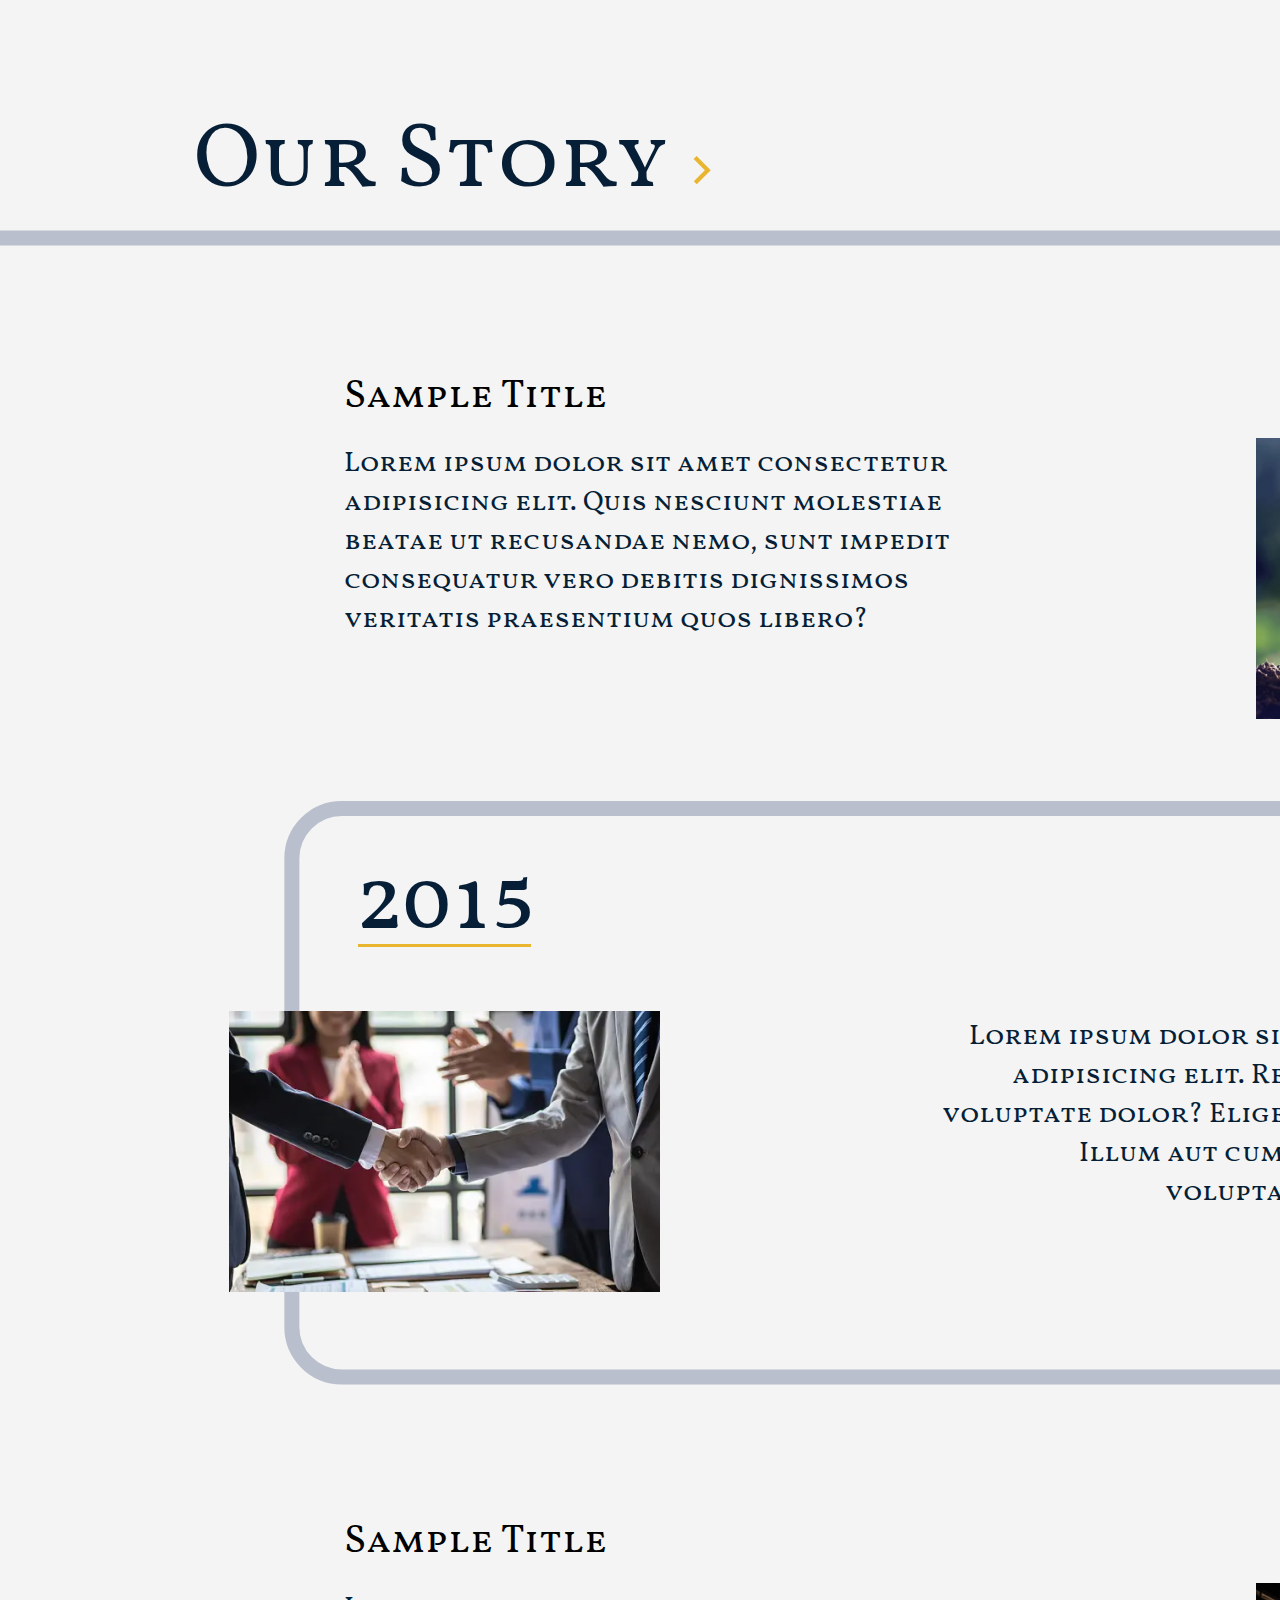
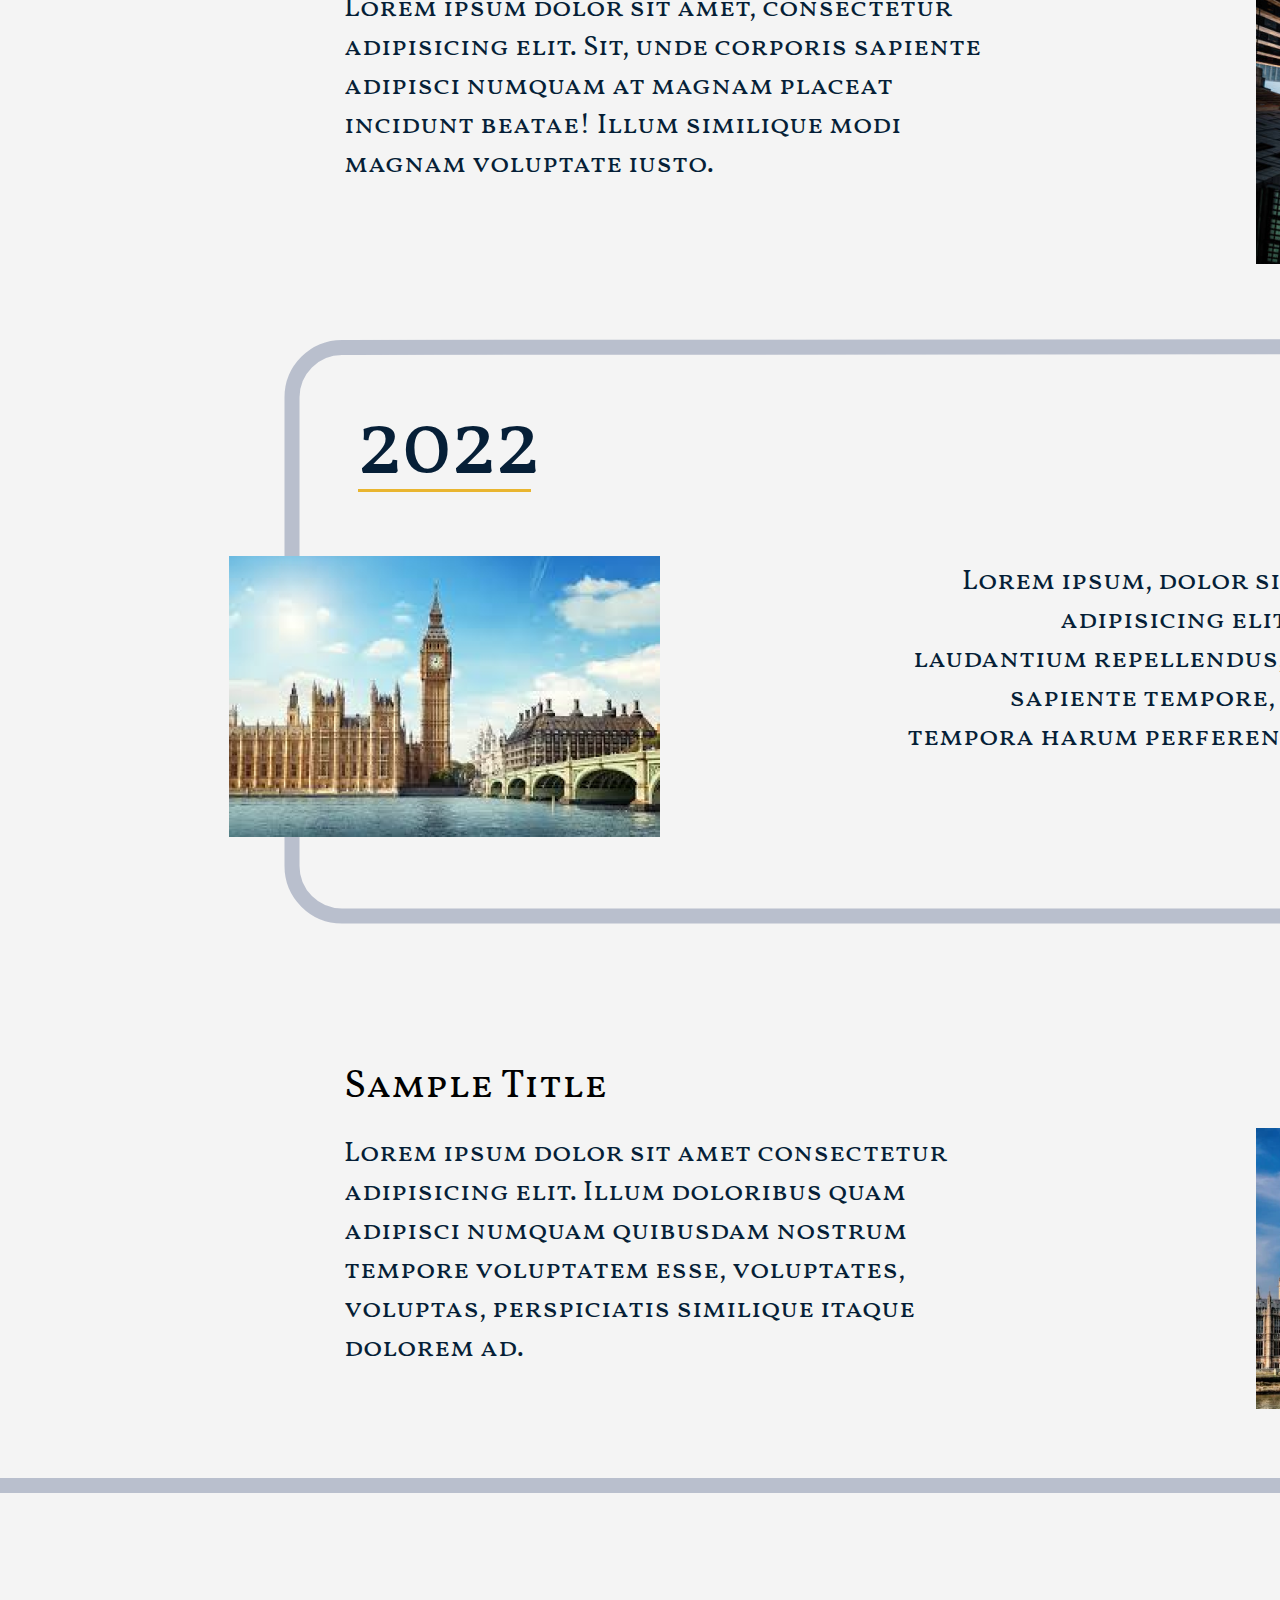
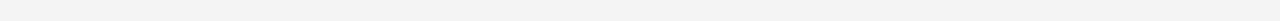
==== index.html @ 052fb874 "Implemented the design for pages of width 1920px" ====
<!DOCTYPE html>
<html lang="en">
<head>
    <meta charset="UTF-8">
    <meta name="viewport" content="width=device-width, initial-scale=1.0">
    <title>Aptuis</title>
    <link rel="stylesheet" href="./styles/index.css">
    <link rel="preconnect" href="https://fonts.googleapis.com">
    <link rel="preconnect" href="https://fonts.gstatic.com" crossorigin>
    <link href="https://fonts.googleapis.com/css2?family=Vollkorn+SC:wght@400;600;700;900&display=swap" rel="stylesheet">
</head>
<body>
    <main>
        <section class="roadmap-container">
            <h2>Our Story</h2>
            <div class="milestone-items-container">
                <div class="milestone-item">
                        <div class="milestone-story-container">
                            <h3>Sample Title</h3>
                            <p>Lorem ipsum dolor sit amet consectetur adipisicing elit. Quis nesciunt molestiae beatae ut recusandae nemo, sunt impedit consequatur vero debitis dignissimos veritatis praesentium quos libero?</p>
                        </div>
                        <div class="milestone-image-container">
                            <h4>2012</h4>
                            <img src="./assets/image 7.png" alt="">
                        </div>
                </div>
                <div class="milestone-item">
                        <div class="milestone-story-container">
                            <h3>Sample Title</h3>
                            <p>Lorem ipsum dolor sit amet consectetur adipisicing elit. Repellat quam facilis voluptate dolor? Eligendi, alias! Vel, sint. Illum aut cum nulla, doloremque voluptatibus nostrum iure.</p>
                        </div>
                        <div class="milestone-image-container">
                            <h4>2015</h4>
                            <img src="./assets/image 8.png" alt="">
                        </div>
                </div>
                <div class="milestone-item">
                        <div class="milestone-story-container">
                            <h3>Sample Title</h3>
                            <p>Lorem ipsum dolor sit amet, consectetur adipisicing elit. Sit, unde corporis sapiente adipisci numquam at magnam placeat incidunt beatae! Illum similique modi magnam voluptate iusto.</p>
                        </div>
                        <div class="milestone-image-container">
                            <h4>2018</h4>
                            <img src="./assets/image 9.png" alt="">
                        </div>
                </div>
                <div class="milestone-item">
                        <div class="milestone-story-container">
                            <h3>Sample Title</h3>
                            <p>Lorem ipsum, dolor sit amet consectetur adipisicing elit. Laboriosam totam laudantium repellendus, sit quod provident sapiente tempore, vel libero possimus tempora harum perferendis minima officiis?</p>
                        </div>
                        <div class="milestone-image-container">
                            <h4>2022</h4>
                            <img src="./assets/image 10.png" alt="">
                        </div>
                </div>
                <div class="milestone-item">
                        <div class="milestone-story-container">
                            <h3>Sample Title</h3>
                            <p>Lorem ipsum dolor sit amet consectetur adipisicing elit. Illum doloribus quam adipisci numquam quibusdam nostrum tempore voluptatem esse, voluptates, voluptas, perspiciatis similique itaque dolorem ad.</p>
                        </div>
                        <div class="milestone-image-container">
                            <h4>2024</h4>
                            <img src="./assets/image 11.png" alt="">
                        </div>
                </div>
            </div>
        </section>
    </main>
</body>
</html>
---- styles/index.css ----
/*Base styling, should apply to all pages in the future*/
html{
    height: 100%;
}

body{
    display: flex;
    flex-flow: column nowrap;
    margin: 0px;
    align-items: center;
}

main{
    display: flex;
    flex-flow: column nowrap;
    width: 100%;
}

/*styling the roadmap section*/
.roadmap-container{
    padding: 128px 0px;
    display: flex;
    flex-flow: column nowrap;
    background-color: #f4f4f4;
    box-sizing: border-box;

    width: 100%;
}

.milestone-items-container{
    display: flex;
    flex-flow: column nowrap;
    align-items: flex-start;
    width: 100%;
    height: 2863px;
    background-image: url('../assets/vector-1920.svg');
    background-repeat: no-repeat;

    box-sizing: border-box;
}

.milestone-item{
    display: flex;
    gap: 245px;
    box-sizing: border-box;
    height: 20%;
    padding-left: 344px;
}

:nth-child(odd of .milestone-item){
}

:nth-child(even of .milestone-item){
    /*alternating the order of milestone-item children that are even*/
    flex-flow: row-reverse nowrap;
    padding-left: 229px;
}

/*applying font*/
.milestone-story-container > h3,
.milestone-story-container > p,
.milestone-image-container > h4,
.roadmap-container > h2{
    font-family: "Vollkorn SC";
}

.roadmap-container > h2{
    font-size: 90px;
    font-weight: 400;
    line-height: 70px;
    margin: 0;
    padding: 0 0 32px 194px;
    width: fit-content;
}

.roadmap-container > h2::after{
    content: url('../assets/yellow-arrow.svg');
    margin-left: 24px;
}

.milestone-story-container > h3,
.milestone-image-container > h4{
    margin: 0;
}
.roadmap-container > h2,
.milestone-story-container > p,
.milestone-image-container > h4{
    color: #061f37;
}

.milestone-story-container{
    padding-top: calc(124px + 15px);
}

.milestone-story-container > h3{
    font-size: 40px;
    font-weight: 400;
    padding-bottom: 19px;
}

.milestone-story-container > p{
    font-size: 28px;
    margin: 0;
    width: 667px;
}

.milestone-image-container{
    display: flex;
    flex-flow: column nowrap;
    padding-top: calc(22px + 15px);
}

:nth-child(even of .milestone-item) > .milestone-image-container{

}
:nth-child(odd of .milestone-item) > .milestone-story-container{

}
:nth-child(even of .milestone-item) > .milestone-story-container{
    text-align: right;
}

.milestone-image-container > h4{
    width: 173px;
    height: 104px;
    font-size: 92px;
    font-weight: 400;
    border-bottom: 3px #E9B52F solid;
    align-self: center;
}

.milestone-image-container > img{
    padding-top: 64px;
}
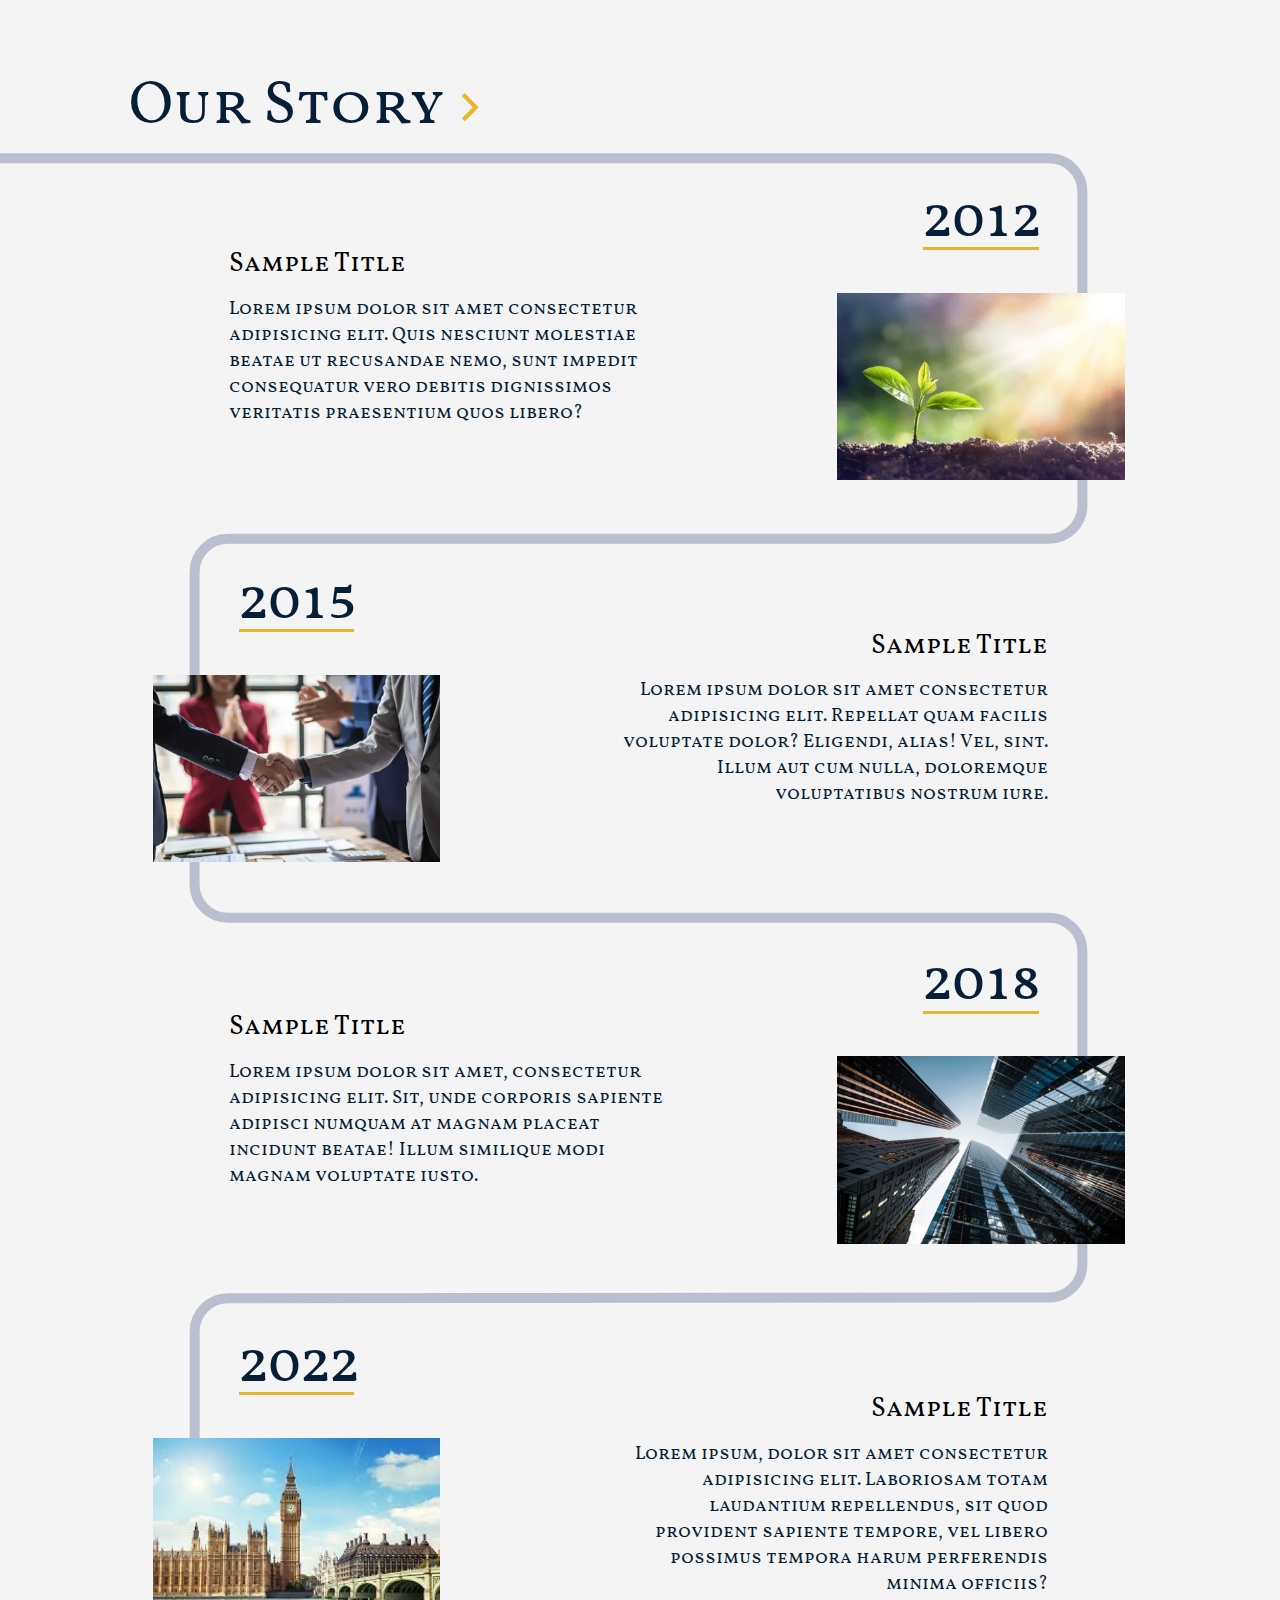
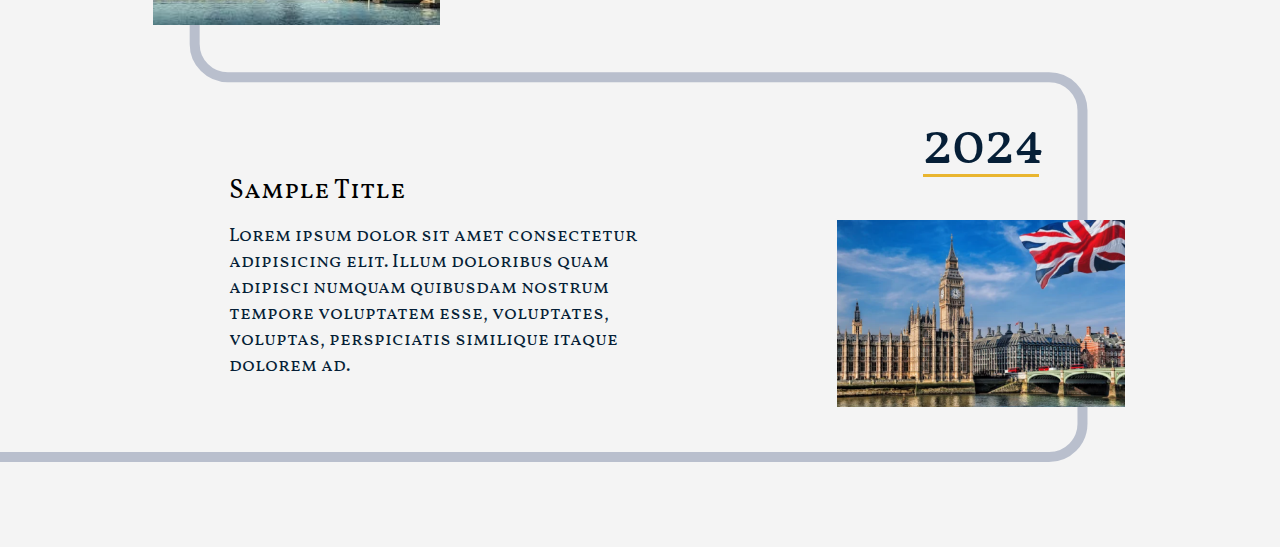
==== commit 9f03ebf3: "The page is now responsive for screens of width between 1280 and 1920" ====
--- a/index.html
+++ b/index.html
@@ -4,7 +4,7 @@
     <meta charset="UTF-8">
     <meta name="viewport" content="width=device-width, initial-scale=1.0">
     <title>Aptuis</title>
-    <link rel="stylesheet" href="./styles/index.css">
+    <link rel="stylesheet" href="./styles/index-responsive.css">
     <link rel="preconnect" href="https://fonts.googleapis.com">
     <link rel="preconnect" href="https://fonts.gstatic.com" crossorigin>
     <link href="https://fonts.googleapis.com/css2?family=Vollkorn+SC:wght@400;600;700;900&display=swap" rel="stylesheet">
--- a/styles/index-responsive.css
+++ b/styles/index-responsive.css
@@ -0,0 +1,219 @@
+/*Base styling, should apply to all pages in the future*/
+html{
+    height: 100%;
+}
+
+body{
+    display: flex;
+    flex-flow: column nowrap;
+    margin: 0px;
+    align-items: center;
+}
+
+main{
+    display: flex;
+    flex-flow: column nowrap;
+    width: 100%;
+}
+
+/*styling the roadmap section*/
+.roadmap-container{
+    padding: 128px 0px;
+    display: flex;
+    flex-flow: column nowrap;
+    background-color: #f4f4f4;
+    box-sizing: border-box;
+
+    width: 100%;
+}
+
+.milestone-items-container{
+    display: flex;
+    flex-flow: column nowrap;
+    align-items: flex-start;
+    width: 100%;
+    height: calc(1366px * 2863 / 1920);
+    background-image: url('../assets/vector.svg');
+    background-repeat: no-repeat;
+    background-size: calc(1366px * 1632 / 1920);
+
+    box-sizing: border-box;
+}
+
+.milestone-item{
+    display: flex;
+    gap: 174.30px;
+    box-sizing: border-box;
+    height: 20%;
+    padding-left: 244.74px;
+}
+
+:nth-child(even of .milestone-item){
+    /*alternating the order of milestone-item children that are even*/
+    flex-flow: row-reverse nowrap;
+    padding-left: 162.92px;
+}
+
+/*applying font*/
+.milestone-story-container > h3,
+.milestone-story-container > p,
+.milestone-image-container > h4,
+.roadmap-container > h2{
+    font-family: "Vollkorn SC";
+}
+
+.roadmap-container > h2{
+    font-size: 64.03px;
+    font-weight: 400;
+    line-height: 49.8px;
+    margin: 0;
+    padding: 0 0 22.77px 138.02px;
+    width: fit-content;
+}
+
+.roadmap-container > h2::after{
+    content: url('../assets/yellow-arrow.svg');
+    margin-left: 17.07px;
+}
+
+.milestone-story-container > h3,
+.milestone-image-container > h4{
+    margin: 0;
+}
+.roadmap-container > h2,
+.milestone-story-container > p,
+.milestone-image-container > h4{
+    color: #061f37;
+}
+
+.milestone-story-container{
+    padding-top: 98.89px;
+}
+
+.milestone-story-container > h3{
+    font-size: 28.54px;
+    font-weight: 400;
+    padding-bottom: 13.52px;
+}
+
+.milestone-story-container > p{
+    font-size: 19.92px;
+    margin: 0;
+    width: 474.54px;
+}
+
+.milestone-image-container{
+    display: flex;
+    flex-flow: column nowrap;
+    padding-top: 26.32px;
+}
+
+:nth-child(even of .milestone-item) > .milestone-story-container{
+    text-align: right;
+}
+
+.milestone-image-container > h4{
+    width: 123.08px;
+    height: 73.99px;
+    font-size: 65.45px;
+    font-weight: 400;
+    border-bottom: 3px #E9B52F solid;
+    align-self: center;
+}
+
+.milestone-image-container > img{
+    padding-top: 45.53px;
+    width: 306.64px;
+}
+
+@media (1280px <= width <= 1920px){
+
+    .roadmap-container{
+        padding: calc(100vw * 128/1920) 0px;
+        display: flex;
+        flex-flow: column nowrap;
+        background-color: #f4f4f4;
+        box-sizing: border-box;
+    
+        width: 100%;
+    }
+
+    .milestone-items-container{
+        display: flex;
+        flex-flow: column nowrap;
+        align-items: flex-start;
+        width: 100%;
+        height: calc(100vw * 2863/1920);
+        background-image: url('../assets/vector.svg');
+        background-repeat: no-repeat;
+        background-size: calc(100vw * 1632/1920) calc(100vw * 2863/1920);
+    
+        box-sizing: border-box;
+    }
+
+    .milestone-item{
+        display: flex;
+        gap: calc(100vw * 245/1920);
+        box-sizing: border-box;
+        height: 20%;
+        padding-left: calc(100vw * 344/1920);
+    }
+
+    :nth-child(even of .milestone-item){
+        /*alternating the order of milestone-item children that are even*/
+        flex-flow: row-reverse nowrap;
+        padding-left: calc(100vw * 229/1920);
+    }
+
+    .roadmap-container > h2{
+        font-size: calc(100vw * 90/1920);
+        font-weight: 400;
+        line-height: calc(100vw * 70/1920);
+        margin: 0;
+        padding: 0 0 calc(100vw * 32/1920) calc(100vw * 194/1920);
+        width: fit-content;
+    }
+
+    .roadmap-container > h2::after{
+        content: url('../assets/yellow-arrow.svg');
+        margin-left: calc(100vw * 24/1920);
+    }
+
+    .milestone-story-container{
+        padding-top: calc(100vw * 139/1920);
+    }
+
+    .milestone-story-container > h3{
+        font-size: calc(100vw * 40/1920);
+        font-weight: 400;
+        padding-bottom: calc(100vw * 19/1920);
+    }
+
+    .milestone-story-container > p{
+        font-size: calc(100vw * 28/1920);
+        margin: 0;
+        width: calc(100vw * 667/1920);
+    }
+
+    .milestone-image-container{
+        display: flex;
+        flex-flow: column nowrap;
+        padding-top: calc(100vw * 37/1920);
+    }
+
+    .milestone-image-container > h4{
+        width: calc(100vw * 173/1920);
+        height: calc(100vw * 104/1920);
+        font-size: calc(100vw * 92/1920);
+        font-weight: 400;
+        border-bottom: 3px #E9B52F solid;
+        align-self: center;
+    }
+
+    .milestone-image-container > img{
+        padding-top: calc(100vw * 64/1920);
+        width: calc(100vw * 431/1920);
+    }
+
+
+}
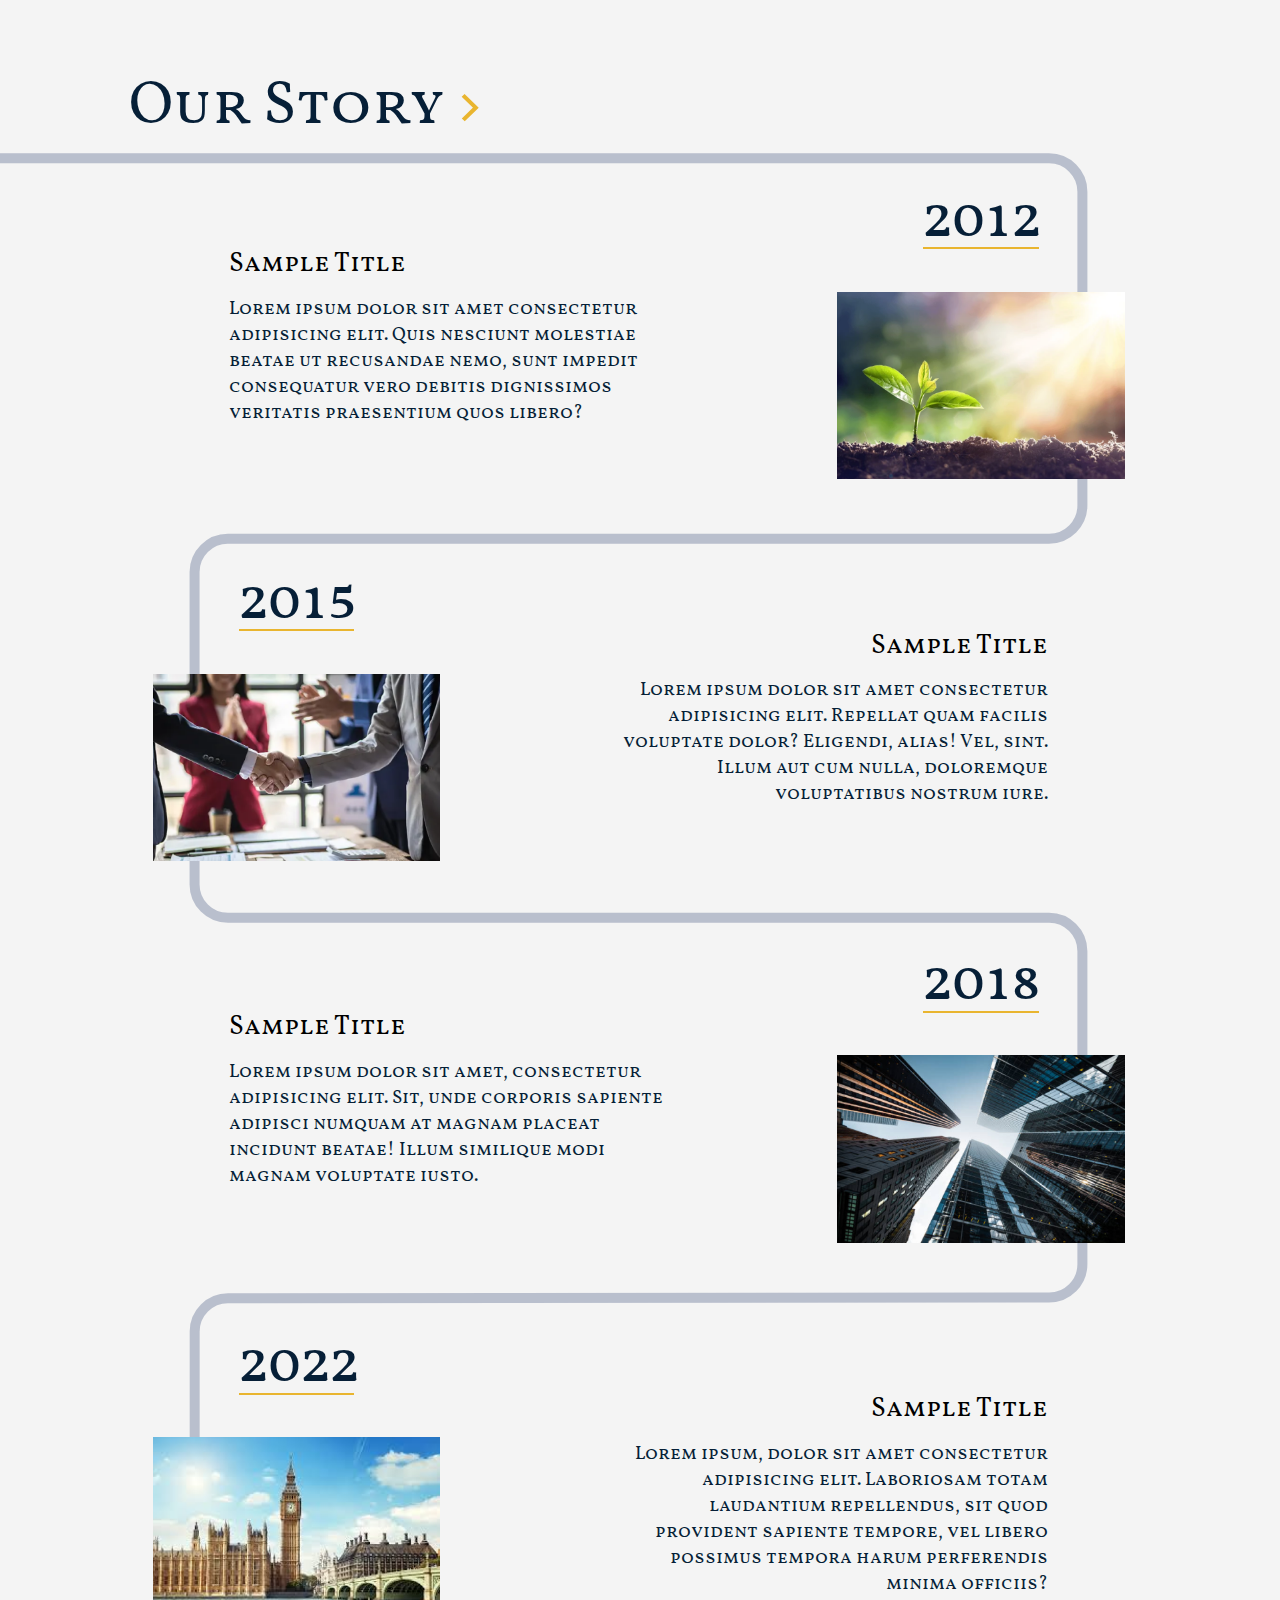
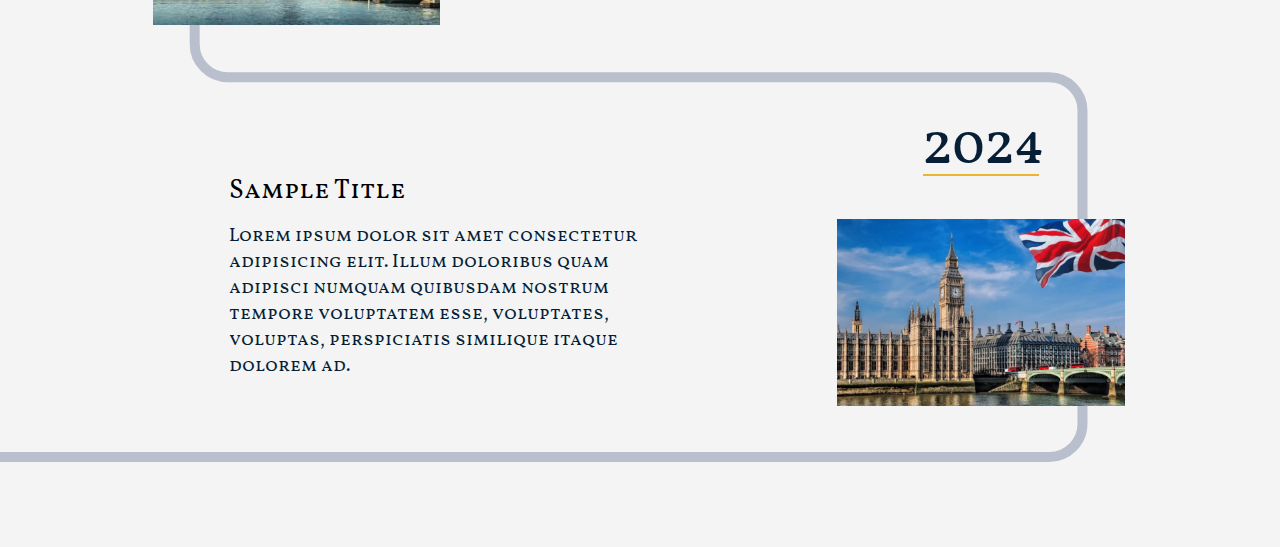
==== commit 4194fe4c: "Finished implementing tablet view" ====
--- a/index.html
+++ b/index.html
@@ -4,14 +4,15 @@
     <meta charset="UTF-8">
     <meta name="viewport" content="width=device-width, initial-scale=1.0">
     <title>Aptuis</title>
-    <link rel="stylesheet" href="./styles/index-responsive.css">
+    <link rel="stylesheet" href="./styles/index-responsive-desktop.css">
+    <link rel="stylesheet" href="styles/index-responsive-tablet.css">
     <link rel="preconnect" href="https://fonts.googleapis.com">
     <link rel="preconnect" href="https://fonts.gstatic.com" crossorigin>
     <link href="https://fonts.googleapis.com/css2?family=Vollkorn+SC:wght@400;600;700;900&display=swap" rel="stylesheet">
 </head>
 <body>
     <main>
-        <section class="roadmap-container">
+        <section class="history-container">
             <h2>Our Story</h2>
             <div class="milestone-items-container">
                 <div class="milestone-item">
--- a/styles/index-responsive-desktop.css
+++ b/styles/index-responsive-desktop.css
@@ -0,0 +1,145 @@
+/*Base styling, should apply to all pages in the future*/
+html{
+    height: 100%;
+}
+
+body{
+    display: flex;
+    flex-flow: column nowrap;
+    margin: 0px;
+    align-items: center;
+}
+
+main{
+    display: flex;
+    flex-flow: column nowrap;
+    width: 100%;
+}
+
+.milestone-items-container{
+    width: 100%;
+}
+
+/*applying font*/
+.milestone-story-container > h3,
+.milestone-story-container > p,
+.milestone-image-container > h4,
+.history-container > h2{
+    font-family: "Vollkorn SC";
+}
+
+.milestone-story-container > h3,
+.milestone-story-container > p,
+.milestone-image-container > h4{
+    margin: 0;
+}
+
+.history-container{
+    background-color: #f4f4f4;
+    box-sizing: border-box;
+    width: 100%;
+}
+
+.history-container > h2{
+    margin: 0;
+    width: fit-content;
+    font-weight: 400;
+}
+
+.history-container > h2,
+.milestone-story-container > p,
+.milestone-image-container > h4{
+    color: #061f37;
+}
+
+@media (1280px <= width <= 1920px){
+
+    .history-container{
+        padding: calc(100vw * 128/1920) 0px;
+        display: flex;
+        flex-flow: column nowrap;
+    }
+
+    .milestone-items-container{
+        display: flex;
+        flex-flow: column nowrap;
+        align-items: flex-start;
+        height: calc(100vw * 2863/1920);
+        background-image: url('../assets/vector.svg');
+        background-repeat: no-repeat;
+        background-size: calc(100vw * 1632/1920) calc(100vw * 2863/1920);
+    
+        box-sizing: border-box;
+    }
+
+    .milestone-item{
+        display: flex;
+        gap: calc(100vw * 245/1920);
+        box-sizing: border-box;
+        flex-grow: 1;
+        padding-left: calc(100vw * 344/1920);
+    }
+
+    :nth-child(even of .milestone-item){
+        /*alternating the order of milestone-item children that are even*/
+        flex-flow: row-reverse nowrap;
+        padding-left: calc(100vw * 229/1920);
+    }
+    :nth-child(even of .milestone-item) > .milestone-story-container{
+        text-align: right;
+    }
+
+    .history-container > h2{
+        font-size: calc(100vw * 90/1920);
+        line-height: calc(100vw * 70/1920);
+        padding: 0 0 calc(100vw * 32/1920) calc(100vw * 194/1920);
+    }
+
+    .history-container > h2::after{
+        content: '';
+        display: inline-block;
+    
+        height: calc(100vw * 47/1920);
+        width: calc(100vw * 26.43/1920);
+        background-image: url('../assets/yellow-arrow.svg');
+        background-size: auto calc(100vw * 47/1920);
+        background-repeat: no-repeat;
+        margin-left: calc(100vw * 24/1920);
+    }
+
+    .milestone-story-container{
+        padding-top: calc(100vw * 139/1920);
+    }
+
+    .milestone-story-container > h3{
+        font-size: calc(100vw * 40/1920);
+        font-weight: 400;
+        padding-bottom: calc(100vw * 19/1920);
+    }
+
+    .milestone-story-container > p{
+        font-size: calc(100vw * 28/1920);
+        width: calc(100vw * 667/1920);
+    }
+
+    .milestone-image-container{
+        display: flex;
+        flex-flow: column nowrap;
+        padding-top: calc(100vw * 37/1920);
+    }
+
+    .milestone-image-container > h4{
+        width: calc(100vw * 173/1920);
+        height: calc(100vw * 104/1920);
+        font-size: calc(100vw * 92/1920);
+        font-weight: 400;
+        border-bottom: calc(100vw * 3/1920) #E9B52F solid;
+        align-self: center;
+    }
+
+    .milestone-image-container > img{
+        padding-top: calc(100vw * 64/1920);
+        width: calc(100vw * 431/1920);
+    }
+
+}
--- a/styles/index-responsive-tablet.css
+++ b/styles/index-responsive-tablet.css
@@ -0,0 +1,83 @@
+@media (576px <= width <= 1279px){
+    .history-container{
+        padding: calc(100vw * 64/834) 0px;
+    }
+    .history-container > h2{
+        font-size: calc(100vw * 70/834);
+        padding-left: calc(100vw * 47/834);
+    }
+    .history-container > h2::after{
+        content: '';
+        display: inline-block;
+    
+        height: calc(100vw * 37/834);
+        width: calc(100vw * 20.81/834);
+        background-image: url('../assets/yellow-arrow.svg');
+        background-size: auto calc(100vw * 37/834);
+        background-repeat: no-repeat;
+        margin-left: calc(100vw * 24/834);
+    }
+
+    .milestone-items-container{
+        display: flex;
+        flex-flow: column nowrap;
+        display: flex;
+        flex-flow: column nowrap;
+        align-items: flex-start;
+        height: calc(100vw * 2681/834);
+        background-image: url('../assets/vector-tablet.svg');
+        background-repeat: no-repeat;
+        background-size: calc(100vw * 698/834) calc(100vw * 2681/834);
+    
+        box-sizing: border-box;
+    }
+    .milestone-item{
+        flex-grow: 1;
+        display: flex;
+        flex-flow: column nowrap;
+
+        padding-top: calc(100vw * 15/834);
+        box-sizing: border-box;
+    }
+    :nth-child(odd of .milestone-item){
+        padding-left: calc(100vw * 76/834);
+        text-align: right;
+    }
+    :nth-child(odd of .milestone-item) > .milestone-image-container > h4,
+    :nth-child(odd of .milestone-item) > .milestone-image-container > img{
+        align-self: flex-end;
+    }
+
+    :nth-child(even of .milestone-item){
+        padding-left: calc(100vw * 192/834);
+    }
+    .milestone-item > .milestone-story-container,
+    .milestone-item > .milestone-image-container{
+        /*this allows .milestone-item to rearrange all child elements
+        using the order property*/
+        display: contents;
+    }
+    .milestone-story-container > h3{
+        order: 2;
+        font-size: calc(100vw * 40/834);
+        font-weight: 400;
+    }
+    .milestone-story-container > p{
+        order: 3;
+        font-size: calc(100vw * 18/834);
+        width: calc(100vw * 569/834);
+    }
+    .milestone-image-container > h4{
+        order: 1;
+        width: calc(100vw * 116/834);
+        height: calc(100vw * 68/834);
+        font-size: calc(100vw * 60/834);
+        font-weight: 400;
+        border-bottom: calc(100vw * 3/834) #E9B52F solid;
+    }
+    .milestone-image-container > img{
+        order: 4;
+        width: calc(100vw * 336.61/834);
+        padding-top: calc(100vw * 17/834);
+    }
+}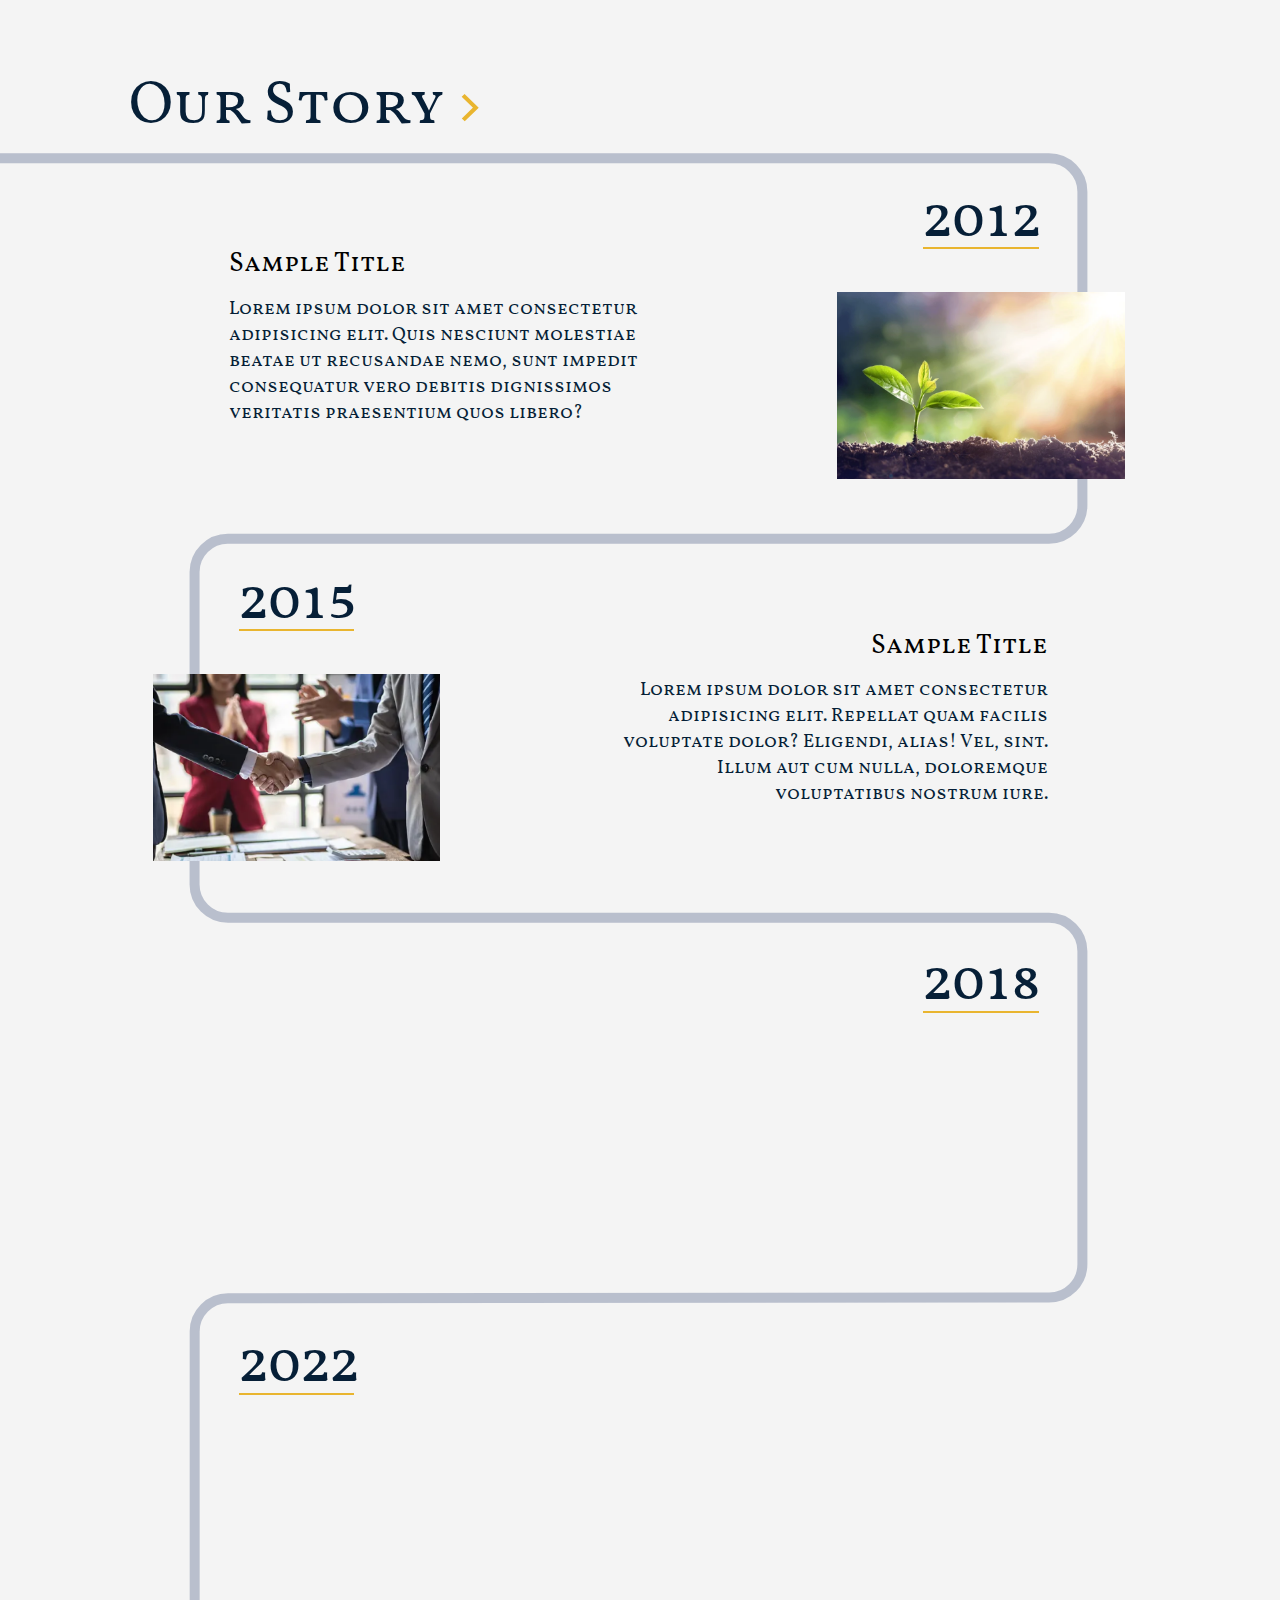
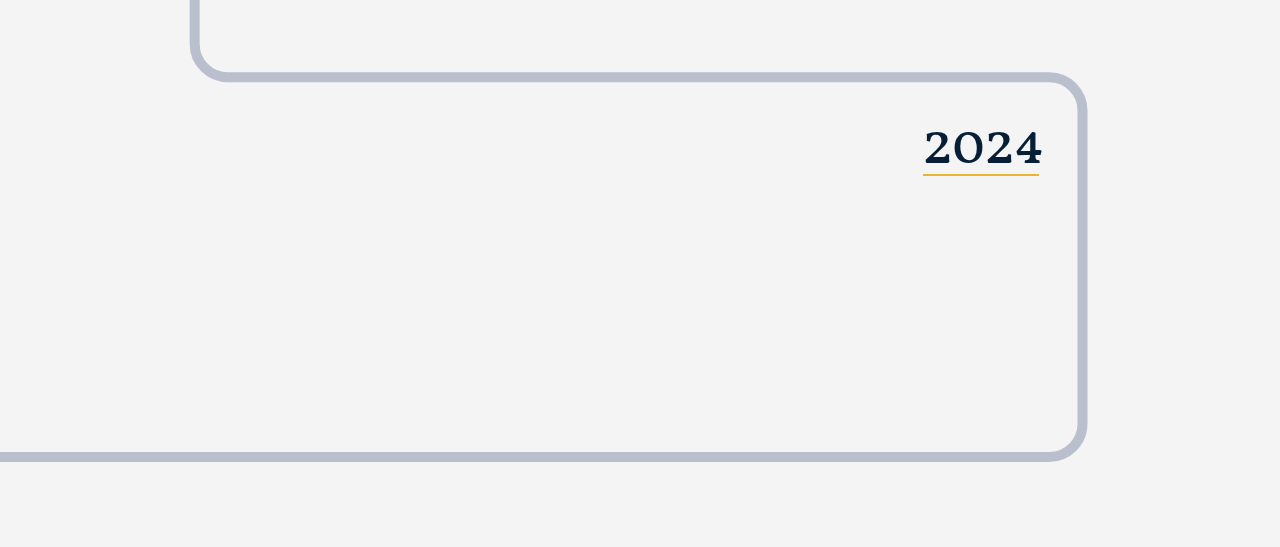
==== commit aa455780: "Implemented fading animation to each milestone item" ====
--- a/index.html
+++ b/index.html
@@ -4,8 +4,11 @@
     <meta charset="UTF-8">
     <meta name="viewport" content="width=device-width, initial-scale=1.0">
     <title>Aptuis</title>
+    <link rel="stylesheet" href="./styles/index-base-styles.css">
     <link rel="stylesheet" href="./styles/index-responsive-desktop.css">
-    <link rel="stylesheet" href="styles/index-responsive-tablet.css">
+    <link rel="stylesheet" href="./styles/index-responsive-tablet.css">
+    <link rel="stylesheet" href="./styles/index-responsive-mobile.css">
+    <link rel="stylesheet" href="./styles/index-boundary-styles.css">
     <link rel="preconnect" href="https://fonts.googleapis.com">
     <link rel="preconnect" href="https://fonts.gstatic.com" crossorigin>
     <link href="https://fonts.googleapis.com/css2?family=Vollkorn+SC:wght@400;600;700;900&display=swap" rel="stylesheet">
@@ -68,5 +71,6 @@
             </div>
         </section>
     </main>
+    <script src="./fading-animation.js"></script>
 </body>
 </html>--- a/styles/index-base-styles.css
+++ b/styles/index-base-styles.css
@@ -0,0 +1,67 @@
+/*Base styling, should apply to all device sizes*/
+html{
+    height: 100%;
+}
+
+body{
+    display: flex;
+    flex-flow: column nowrap;
+    margin: 0px;
+    align-items: center;
+}
+
+main{
+    display: flex;
+    flex-flow: column nowrap;
+    width: 100%;
+}
+
+.milestone-items-container{
+    width: 100%;
+}
+
+/*applying font*/
+.milestone-story-container > h3,
+.milestone-story-container > p,
+.milestone-image-container > h4,
+.history-container > h2{
+    font-family: "Vollkorn SC";
+}
+
+.milestone-story-container > h3,
+.milestone-story-container > p,
+.milestone-image-container > h4{
+    margin: 0;
+}
+
+.history-container{
+    background-color: #f4f4f4;
+    box-sizing: border-box;
+    width: 100%;
+}
+
+.history-container > h2{
+    margin: 0;
+    width: fit-content;
+    font-weight: 400;
+}
+
+.history-container > h2,
+.milestone-story-container > p,
+.milestone-image-container > h4{
+    color: #061f37;
+}
+
+/*animations*/
+.milestone-story-container > h3,
+.milestone-story-container > p,
+.milestone-image-container > img{
+    opacity: 0;
+    transition: opacity 0.5s ease;
+}
+
+.milestone-story-container > h3.fade-in,
+.milestone-story-container > p.fade-in,
+.milestone-image-container > img.fade-in{
+    opacity: 1;
+}--- a/styles/index-responsive-desktop.css
+++ b/styles/index-responsive-desktop.css
@@ -1,58 +1,4 @@
-/*Base styling, should apply to all pages in the future*/
-html{
-    height: 100%;
-}
-
-body{
-    display: flex;
-    flex-flow: column nowrap;
-    margin: 0px;
-    align-items: center;
-}
-
-main{
-    display: flex;
-    flex-flow: column nowrap;
-    width: 100%;
-}
-
-.milestone-items-container{
-    width: 100%;
-}
-
-/*applying font*/
-.milestone-story-container > h3,
-.milestone-story-container > p,
-.milestone-image-container > h4,
-.history-container > h2{
-    font-family: "Vollkorn SC";
-}
-
-.milestone-story-container > h3,
-.milestone-story-container > p,
-.milestone-image-container > h4{
-    margin: 0;
-}
-
-.history-container{
-    background-color: #f4f4f4;
-    box-sizing: border-box;
-    width: 100%;
-}
-
-.history-container > h2{
-    margin: 0;
-    width: fit-content;
-    font-weight: 400;
-}
-
-.history-container > h2,
-.milestone-story-container > p,
-.milestone-image-container > h4{
-    color: #061f37;
-}
-
-@media (1280px <= width <= 1920px){
+@media (992px <= width <= 1920px){
 
     .history-container{
         padding: calc(100vw * 128/1920) 0px;
--- a/styles/index-responsive-tablet.css
+++ b/styles/index-responsive-tablet.css
@@ -1,4 +1,14 @@
-@media (576px <= width <= 1279px){
+/*applies to both tablet and mobile*/
+@media (320px <= width <= 991px){
+    .milestone-item > .milestone-story-container,
+    .milestone-item > .milestone-image-container{
+        /*this allows .milestone-item to rearrange all child elements
+        using the order property*/
+        display: contents;
+    }
+}
+
+@media (576px <= width <= 991px){
     .history-container{
         padding: calc(100vw * 64/834) 0px;
     }
@@ -19,8 +29,6 @@
     }
 
     .milestone-items-container{
-        display: flex;
-        flex-flow: column nowrap;
         display: flex;
         flex-flow: column nowrap;
         align-items: flex-start;
@@ -51,12 +59,6 @@
     :nth-child(even of .milestone-item){
         padding-left: calc(100vw * 192/834);
     }
-    .milestone-item > .milestone-story-container,
-    .milestone-item > .milestone-image-container{
-        /*this allows .milestone-item to rearrange all child elements
-        using the order property*/
-        display: contents;
-    }
     .milestone-story-container > h3{
         order: 2;
         font-size: calc(100vw * 40/834);
--- a/styles/index-responsive-mobile.css
+++ b/styles/index-responsive-mobile.css
@@ -0,0 +1,76 @@
+@media (320px <= width <= 575px){
+    .history-container{
+        padding: calc(100vw * 32/393) 0px;
+    }
+    .history-container > h2{
+        font-size: calc(100vw * 30/393);
+        padding-left: calc(100vw * 14/393);
+    }
+    .history-container > h2::after{
+        content: '';
+        display: inline-block;
+    
+        height: calc(100vw * 16/393);
+        width: calc(100vw * 9/393);
+        background-image: url('../assets/yellow-arrow.svg');
+        background-size: auto calc(100vw * 16/393);
+        background-repeat: no-repeat;
+        margin-left: calc(100vw * 8/393);
+    }
+    .milestone-items-container{
+        display: flex;
+        flex-flow: column nowrap;
+        align-items: flex-start;
+        height: calc(100vw * 2293/393);
+        background-image: url('../assets/vector-mobile.svg');
+        background-repeat: no-repeat;
+        background-size: calc(100vw * 338/393) calc(100vw * 2293/393);
+    
+        box-sizing: border-box;
+    }
+    .milestone-item{
+        flex-grow: 1;
+        display: flex;
+        flex-flow: column nowrap;
+        width: 100%;
+        padding-top: calc(100vw * 35/393);
+        box-sizing: border-box;
+    }
+    :nth-child(odd of .milestone-item){
+        align-items: flex-end;
+        padding-right: calc(100vw * 93/393);
+    }
+    :nth-child(even of .milestone-item){
+        padding-left: calc(100vw * 93/393);
+    }
+    .milestone-story-container > h3{
+        order: 2;
+        font-size: calc(100vw * 22/393);
+        font-weight: 400;
+        padding-top: calc(100vw * 9/393);
+    }
+    .milestone-story-container > p{
+        order: 3;
+        font-size: calc(100vw * 14/393);
+    }
+    :nth-child(odd of .milestone-item) > .milestone-story-container > p{
+        width: calc(100vw * 284/393);
+        text-align: right;
+    }
+    :nth-child(even of .milestone-item) > .milestone-story-container > p{
+        width: calc(100vw * 261/393);
+    }
+    .milestone-image-container > h4{
+        order: 1;
+        width: calc(100vw * 87/393);
+        height: calc(100vw * 52/393);
+        font-size: calc(100vw * 45/393);
+        font-weight: 400;
+        border-bottom: calc(100vw * 2/393) #E9B52F solid;
+    }
+    .milestone-image-container > img{
+        order: 4;
+        width: calc(100vw * 190/393);
+        padding-top: calc(100vw * 9/393);
+    }
+}--- a/styles/index-boundary-styles.css
+++ b/styles/index-boundary-styles.css
@@ -0,0 +1,91 @@
+/*This sheet applies default styles to screens above 1920px in width*/
+@media (min-width: 1921px){
+    .history-container{
+        padding: calc(1920px * 128/1920) 0px;
+        display: flex;
+        flex-flow: column nowrap;
+    }
+
+    .milestone-items-container{
+        display: flex;
+        flex-flow: column nowrap;
+        align-items: flex-start;
+        height: calc(1920px * 2863/1920);
+        background-image: url('../assets/vector.svg');
+        background-repeat: no-repeat;
+        background-size: calc(1920px * 1632/1920) calc(1920px * 2863/1920);
+    
+        box-sizing: border-box;
+    }
+
+    .milestone-item{
+        display: flex;
+        gap: calc(1920px * 245/1920);
+        box-sizing: border-box;
+        flex-grow: 1;
+        padding-left: calc(1920px * 344/1920);
+    }
+
+    :nth-child(even of .milestone-item){
+        /*alternating the order of milestone-item children that are even*/
+        flex-flow: row-reverse nowrap;
+        padding-left: calc(1920px * 229/1920);
+    }
+    :nth-child(even of .milestone-item) > .milestone-story-container{
+        text-align: right;
+    }
+
+    .history-container > h2{
+        font-size: calc(1920px * 90/1920);
+        line-height: calc(1920px * 70/1920);
+        padding: 0 0 calc(1920px * 32/1920) calc(1920px * 194/1920);
+    }
+
+    .history-container > h2::after{
+        content: '';
+        display: inline-block;
+    
+        height: calc(1920px * 47/1920);
+        width: calc(1920px * 26.43/1920);
+        background-image: url('../assets/yellow-arrow.svg');
+        background-size: auto calc(1920px * 47/1920);
+        background-repeat: no-repeat;
+        margin-left: calc(1920px * 24/1920);
+    }
+
+    .milestone-story-container{
+        padding-top: calc(1920px * 139/1920);
+    }
+
+    .milestone-story-container > h3{
+        font-size: calc(1920px * 40/1920);
+        font-weight: 400;
+        padding-bottom: calc(1920px * 19/1920);
+    }
+
+    .milestone-story-container > p{
+        font-size: calc(1920px * 28/1920);
+        width: calc(1920px * 667/1920);
+    }
+
+    .milestone-image-container{
+        display: flex;
+        flex-flow: column nowrap;
+        padding-top: calc(1920px * 37/1920);
+    }
+
+    .milestone-image-container > h4{
+        width: calc(1920px * 173/1920);
+        height: calc(1920px * 104/1920);
+        font-size: calc(1920px * 92/1920);
+        font-weight: 400;
+        border-bottom: calc(1920px * 3/1920) #E9B52F solid;
+        align-self: center;
+    }
+
+    .milestone-image-container > img{
+        padding-top: calc(1920px * 64/1920);
+        width: calc(1920px * 431/1920);
+    }
+
+}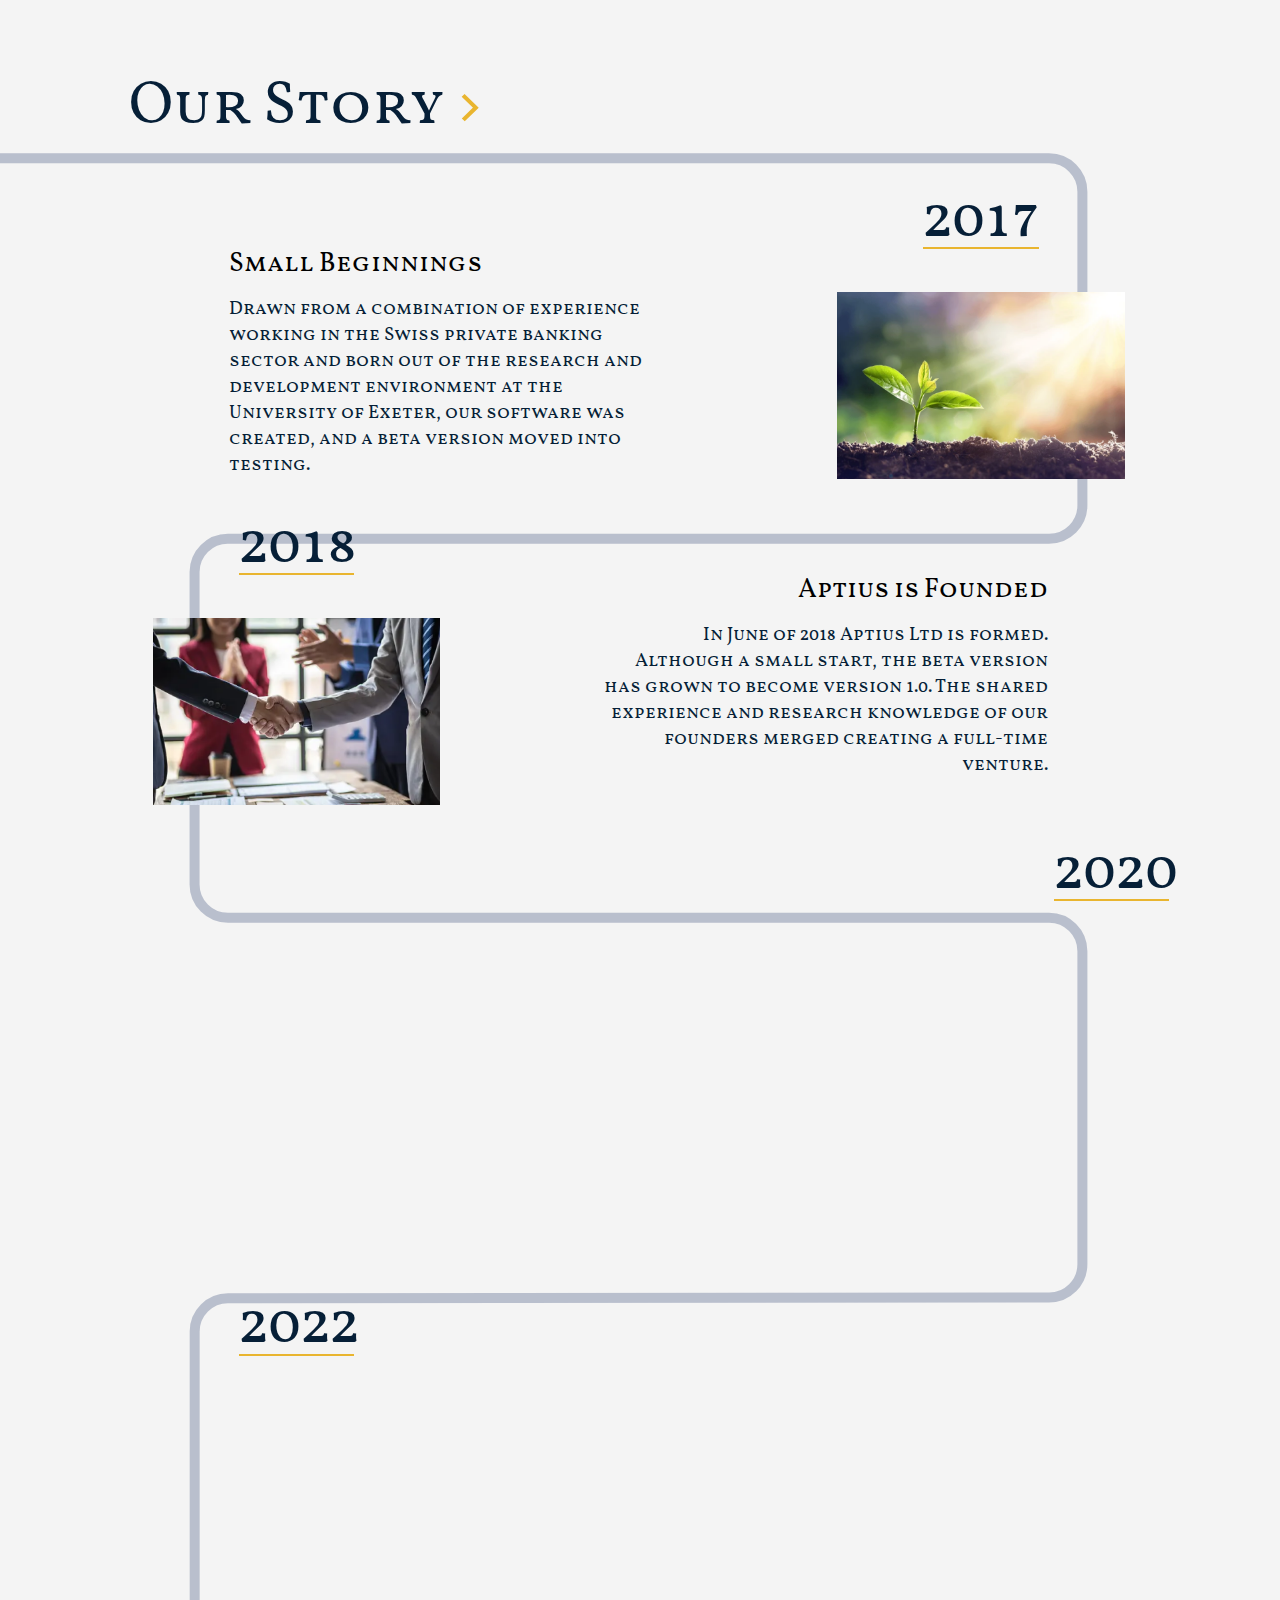
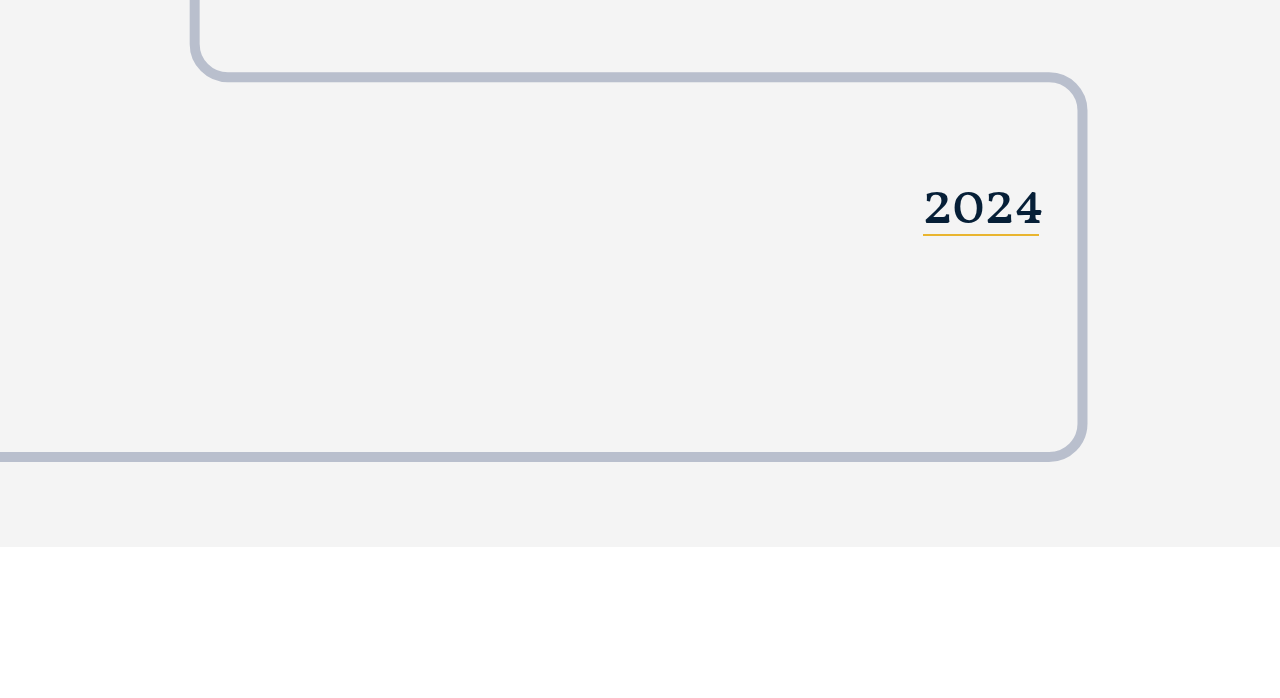
==== commit 931cc0ce: "Replaced Lorem Ipsum with actual text" ====
--- a/index.html
+++ b/index.html
@@ -20,38 +20,38 @@
             <div class="milestone-items-container">
                 <div class="milestone-item">
                         <div class="milestone-story-container">
-                            <h3>Sample Title</h3>
-                            <p>Lorem ipsum dolor sit amet consectetur adipisicing elit. Quis nesciunt molestiae beatae ut recusandae nemo, sunt impedit consequatur vero debitis dignissimos veritatis praesentium quos libero?</p>
+                            <h3>Small Beginnings</h3>
+                            <p>Drawn from a combination of experience working in the Swiss private banking sector and born out of the research and development environment at the University of Exeter, our software was created, and a beta version moved into testing.</p>
                         </div>
                         <div class="milestone-image-container">
-                            <h4>2012</h4>
+                            <h4>2017</h4>
                             <img src="./assets/image 7.png" alt="">
                         </div>
                 </div>
                 <div class="milestone-item">
                         <div class="milestone-story-container">
-                            <h3>Sample Title</h3>
-                            <p>Lorem ipsum dolor sit amet consectetur adipisicing elit. Repellat quam facilis voluptate dolor? Eligendi, alias! Vel, sint. Illum aut cum nulla, doloremque voluptatibus nostrum iure.</p>
+                            <h3>Aptius is Founded</h3>
+                            <p>In June of 2018 Aptius Ltd is formed. Although a small start, the beta version has grown to become version 1.0. The shared experience and research knowledge of our founders merged creating a full-time venture.</p>
                         </div>
                         <div class="milestone-image-container">
-                            <h4>2015</h4>
+                            <h4>2018</h4>
                             <img src="./assets/image 8.png" alt="">
                         </div>
                 </div>
                 <div class="milestone-item">
                         <div class="milestone-story-container">
-                            <h3>Sample Title</h3>
-                            <p>Lorem ipsum dolor sit amet, consectetur adipisicing elit. Sit, unde corporis sapiente adipisci numquam at magnam placeat incidunt beatae! Illum similique modi magnam voluptate iusto.</p>
+                            <h3>Changing Times Produce a Turning Point</h3>
+                            <p>Corona Virus lockdown; driving change, the uptake in new technologies and ways of working, doing business and communicating. Aptius, leveraged global pattern changes in utilising tech to improve performance and optimise our work. Scaling development detached specialised algorithms implemented for the first time. Improving our posture for growth, our network and value expand dramatically as global events necessitate a revised outlook on business.</p>
                         </div>
                         <div class="milestone-image-container">
-                            <h4>2018</h4>
+                            <h4>2020</h4>
                             <img src="./assets/image 9.png" alt="">
                         </div>
                 </div>
                 <div class="milestone-item">
                         <div class="milestone-story-container">
-                            <h3>Sample Title</h3>
-                            <p>Lorem ipsum, dolor sit amet consectetur adipisicing elit. Laboriosam totam laudantium repellendus, sit quod provident sapiente tempore, vel libero possimus tempora harum perferendis minima officiis?</p>
+                            <h3>Rapid Growth, Continued Change and Progress</h3>
+                            <p>With the dust barely settled from Covid-19, the markets are gripped by an ongoing conflict in Ukraine, an energy crisis, increased inflation and global turbulence. Aptius' success in navigating that change and using the growth found in 2020/21 to scale holdings to see its client base expand considerably. The AI revolution and expanding our team metamorphosize our approach. Diversification coupled with expansion became central to our vision, and we opt for a blend of traditional and unconventional commercial investment.</p>
                         </div>
                         <div class="milestone-image-container">
                             <h4>2022</h4>
@@ -60,8 +60,8 @@
                 </div>
                 <div class="milestone-item">
                         <div class="milestone-story-container">
-                            <h3>Sample Title</h3>
-                            <p>Lorem ipsum dolor sit amet consectetur adipisicing elit. Illum doloribus quam adipisci numquam quibusdam nostrum tempore voluptatem esse, voluptates, voluptas, perspiciatis similique itaque dolorem ad.</p>
+                            <h3>Anchored For The Future</h3>
+                            <p>As Aptius enters it's 6th year, we remain focussed on continued refinement of our approach, diversification enabling a high standard and ability to be selective with presented opportunities. With over 1.6 million in company holdings, a unique footprint for capturing growt, in an environment that has significantly changed, we have begun our 'Aptius 2028' plan. With a long-term view, we want to continue our work to reach over 5million in company holdings, completing our first decade in operation. Our 2028 strategy seeks to consolidate the best from each diversified approach, enhance company expertise and amplify our results.</p>
                         </div>
                         <div class="milestone-image-container">
                             <h4>2024</h4>
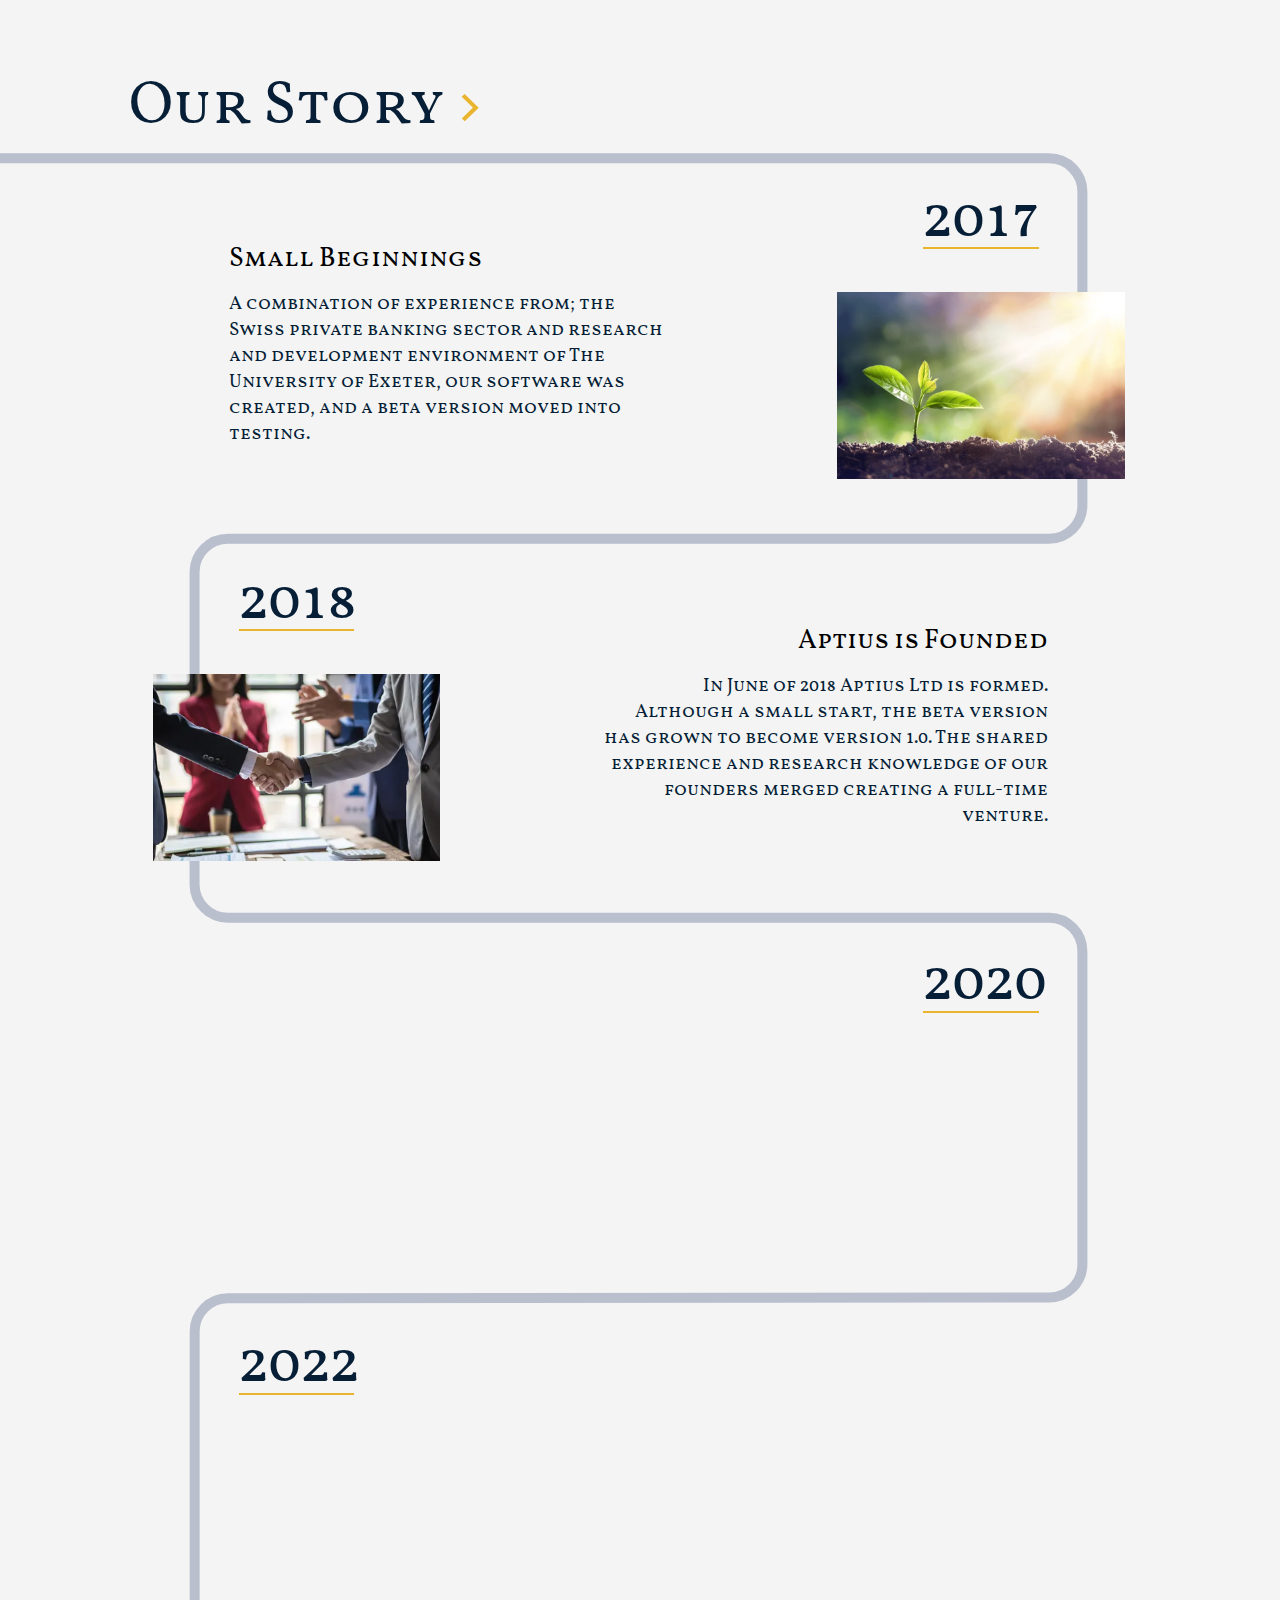
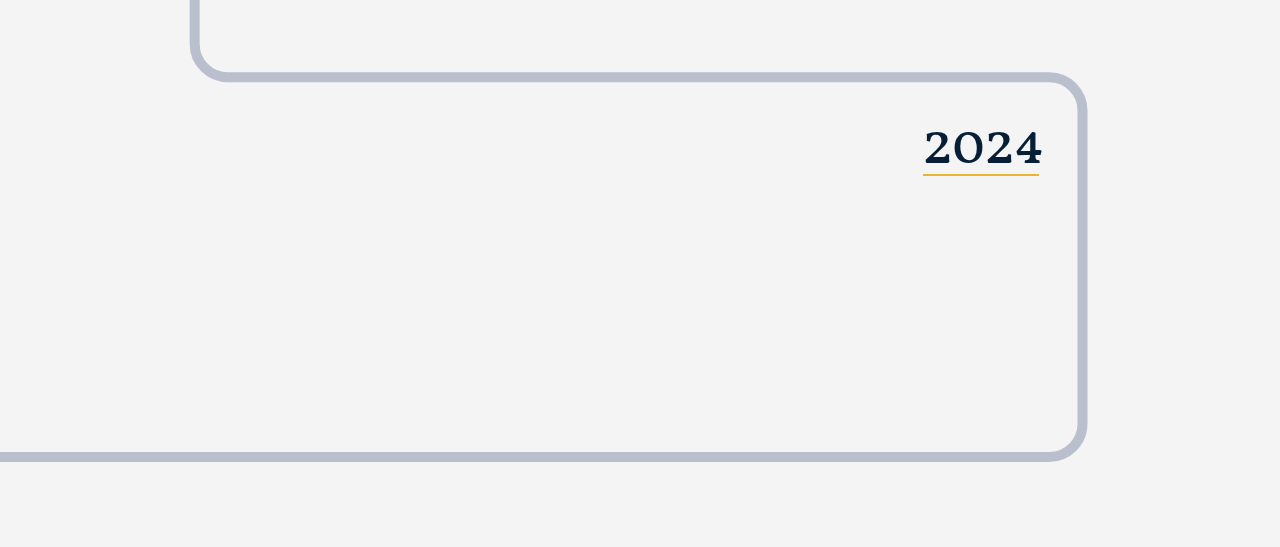
==== commit 6a10d250: "Applied styling changes in order to fit text of varying lengths into the page design" ====
--- a/index.html
+++ b/index.html
@@ -21,7 +21,7 @@
                 <div class="milestone-item">
                         <div class="milestone-story-container">
                             <h3>Small Beginnings</h3>
-                            <p>Drawn from a combination of experience working in the Swiss private banking sector and born out of the research and development environment at the University of Exeter, our software was created, and a beta version moved into testing.</p>
+                            <p>A combination of experience from; the Swiss private banking sector and research and development environment of The University of Exeter, our software was created, and a beta version moved into testing.</p>
                         </div>
                         <div class="milestone-image-container">
                             <h4>2017</h4>
@@ -41,7 +41,7 @@
                 <div class="milestone-item">
                         <div class="milestone-story-container">
                             <h3>Changing Times Produce a Turning Point</h3>
-                            <p>Corona Virus lockdown; driving change, the uptake in new technologies and ways of working, doing business and communicating. Aptius, leveraged global pattern changes in utilising tech to improve performance and optimise our work. Scaling development detached specialised algorithms implemented for the first time. Improving our posture for growth, our network and value expand dramatically as global events necessitate a revised outlook on business.</p>
+                            <p>COVID-19 lockdown. Aptius, leveraging tech to optimise our work. Scaling development detached specialised algorithms implemented for the first time. Improving our network and posture for growth.</p>
                         </div>
                         <div class="milestone-image-container">
                             <h4>2020</h4>
@@ -51,7 +51,7 @@
                 <div class="milestone-item">
                         <div class="milestone-story-container">
                             <h3>Rapid Growth, Continued Change and Progress</h3>
-                            <p>With the dust barely settled from Covid-19, the markets are gripped by an ongoing conflict in Ukraine, an energy crisis, increased inflation and global turbulence. Aptius' success in navigating that change and using the growth found in 2020/21 to scale holdings to see its client base expand considerably. The AI revolution and expanding our team metamorphosize our approach. Diversification coupled with expansion became central to our vision, and we opt for a blend of traditional and unconventional commercial investment.</p>
+                            <p>Conflict in Ukraine, an energy crisis, increased inflation and global turbulence. Aptius' success in navigating change leveraging growth from in 20/21 and improved algorithms to scale holdings, expanding considerably.</p>
                         </div>
                         <div class="milestone-image-container">
                             <h4>2022</h4>
@@ -61,7 +61,7 @@
                 <div class="milestone-item">
                         <div class="milestone-story-container">
                             <h3>Anchored For The Future</h3>
-                            <p>As Aptius enters it's 6th year, we remain focussed on continued refinement of our approach, diversification enabling a high standard and ability to be selective with presented opportunities. With over 1.6 million in company holdings, a unique footprint for capturing growt, in an environment that has significantly changed, we have begun our 'Aptius 2028' plan. With a long-term view, we want to continue our work to reach over 5million in company holdings, completing our first decade in operation. Our 2028 strategy seeks to consolidate the best from each diversified approach, enhance company expertise and amplify our results.</p>
+                            <p>As Aptius enters it's 6th year with over £1.6m+ in company holdings, we have begun our 'Aptius 2028' plan. With a long-term view, we aim to surpass £5million in holdings. Our 2028 strategy is to consolidate the best from each diversified approach, enhance company expertise and amplify our results.</p>
                         </div>
                         <div class="milestone-image-container">
                             <h4>2024</h4>
--- a/styles/index-responsive-desktop.css
+++ b/styles/index-responsive-desktop.css
@@ -54,10 +54,12 @@
     }
 
     .milestone-story-container{
-        padding-top: calc(100vw * 139/1920);
+        /*padding-top: calc(100vw * 139/1920);*/
+        margin: auto 0;
     }
 
     .milestone-story-container > h3{
+        width: calc(100vw * 667/1920);
         font-size: calc(100vw * 40/1920);
         font-weight: 400;
         padding-bottom: calc(100vw * 19/1920);
--- a/styles/index-responsive-tablet.css
+++ b/styles/index-responsive-tablet.css
@@ -40,11 +40,9 @@
         box-sizing: border-box;
     }
     .milestone-item{
-        flex-grow: 1;
+        height: 20%;
         display: flex;
         flex-flow: column nowrap;
-
-        padding-top: calc(100vw * 15/834);
         box-sizing: border-box;
     }
     :nth-child(odd of .milestone-item){
@@ -61,8 +59,9 @@
     }
     .milestone-story-container > h3{
         order: 2;
-        font-size: calc(100vw * 40/834);
+        font-size: calc(100vw * 32/834);
         font-weight: 400;
+        width: calc(100vw * 569/834);
     }
     .milestone-story-container > p{
         order: 3;
@@ -80,6 +79,6 @@
     .milestone-image-container > img{
         order: 4;
         width: calc(100vw * 336.61/834);
-        padding-top: calc(100vw * 17/834);
+        margin: auto 0;
     }
 }--- a/styles/index-responsive-mobile.css
+++ b/styles/index-responsive-mobile.css
@@ -29,11 +29,10 @@
         box-sizing: border-box;
     }
     .milestone-item{
-        flex-grow: 1;
+        height: 20%;
         display: flex;
         flex-flow: column nowrap;
         width: 100%;
-        padding-top: calc(100vw * 35/393);
         box-sizing: border-box;
     }
     :nth-child(odd of .milestone-item){
@@ -42,6 +41,13 @@
     }
     :nth-child(even of .milestone-item){
         padding-left: calc(100vw * 93/393);
+    }
+    :nth-child(1 of .milestone-item),
+    :nth-child(2 of .milestone-item){
+        justify-content: center;
+    }
+    :nth-child(3 of .milestone-item){
+        padding-top: calc(100vw * 12/393);
     }
     .milestone-story-container > h3{
         order: 2;
@@ -53,10 +59,12 @@
         order: 3;
         font-size: calc(100vw * 14/393);
     }
+    :nth-child(odd of .milestone-item) > .milestone-story-container > h3,
     :nth-child(odd of .milestone-item) > .milestone-story-container > p{
         width: calc(100vw * 284/393);
         text-align: right;
     }
+    :nth-child(even of .milestone-item) > .milestone-story-container > h3,
     :nth-child(even of .milestone-item) > .milestone-story-container > p{
         width: calc(100vw * 261/393);
     }
--- a/styles/index-boundary-styles.css
+++ b/styles/index-boundary-styles.css
@@ -61,6 +61,7 @@
         font-size: calc(1920px * 40/1920);
         font-weight: 400;
         padding-bottom: calc(1920px * 19/1920);
+        width: calc(1920px * 667/1920);
     }
 
     .milestone-story-container > p{
